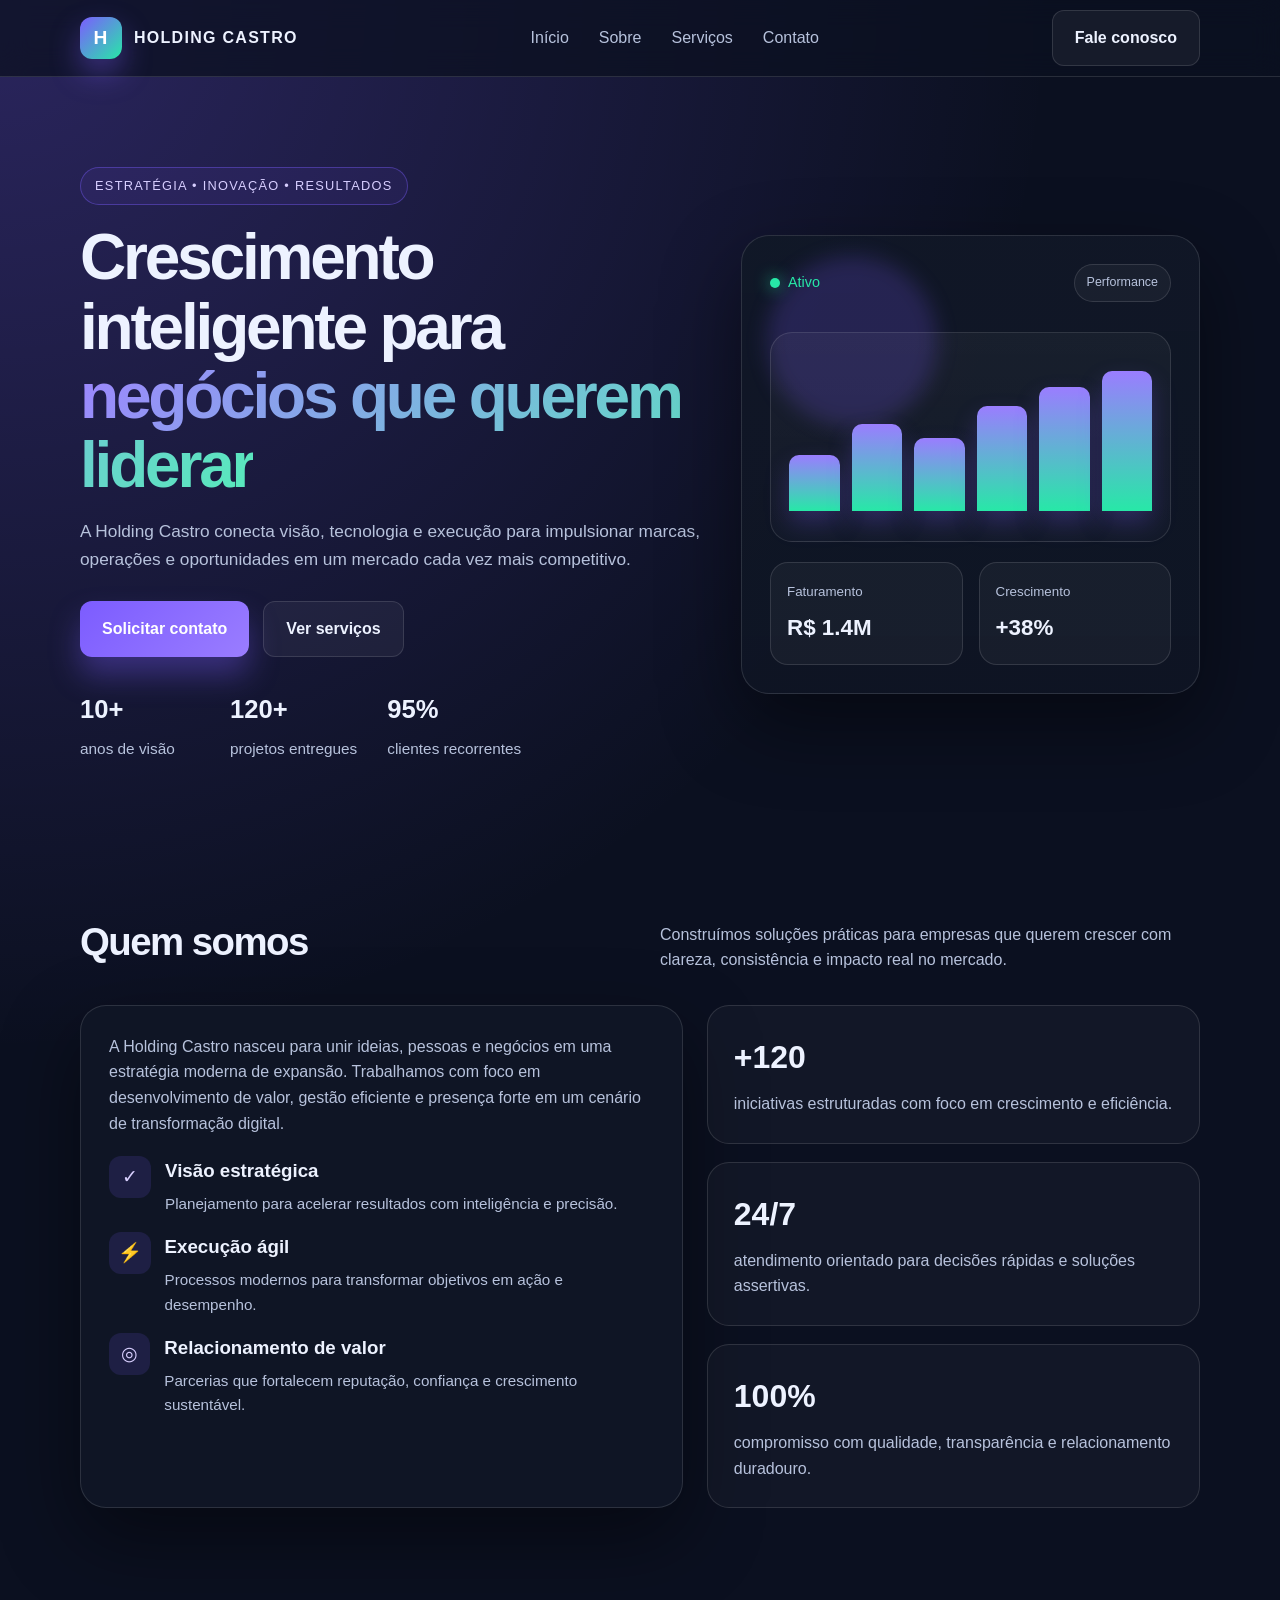
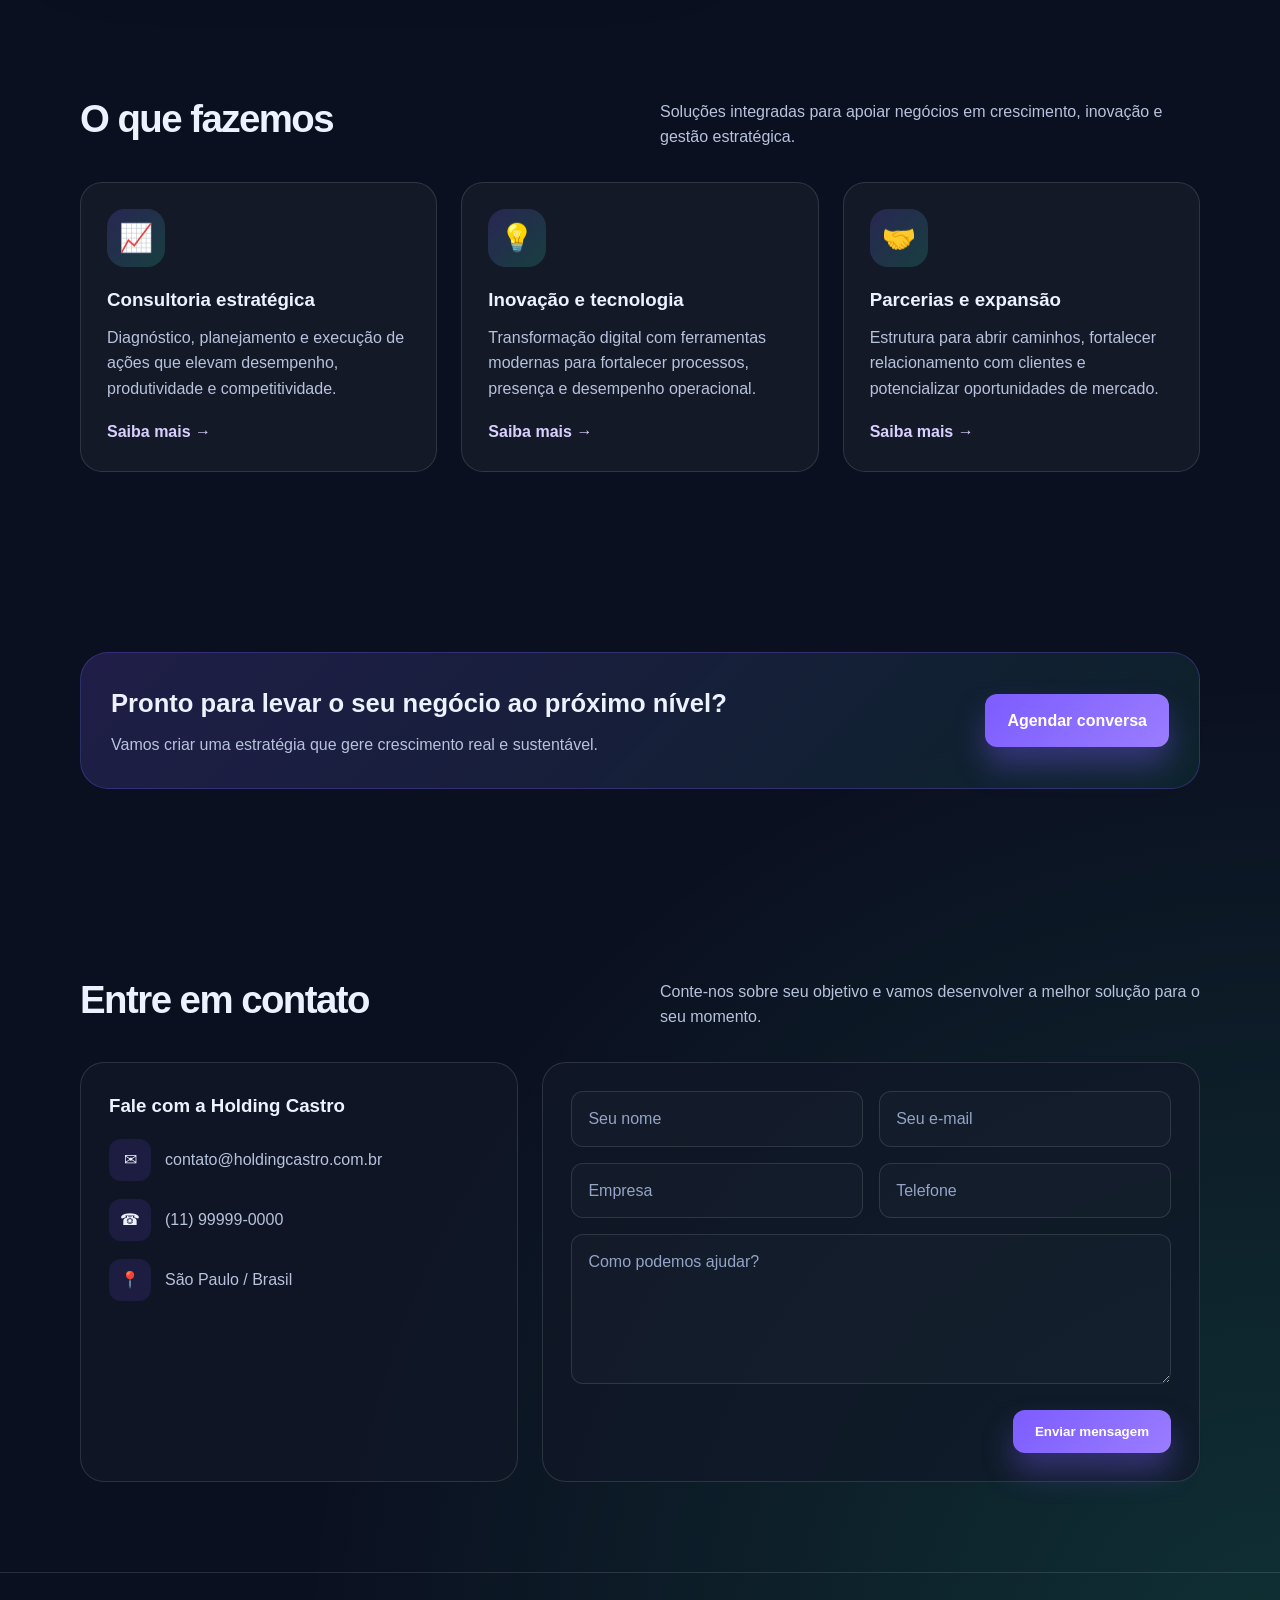
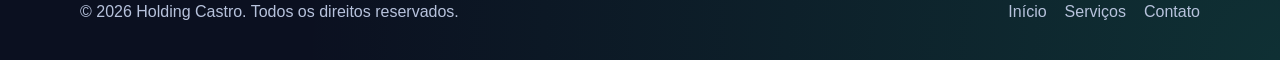
==== HOLDING CASTRO/index.html @ 4e69e29e "Primeiro commit do site" ====
<!DOCTYPE html>
<html lang="pt-BR">
  <head>
    <meta charset="UTF-8" />
    <meta name="viewport" content="width=device-width, initial-scale=1.0" />
    <meta
      name="description"
      content="Holding Castro — soluções estratégicas, tecnologia e crescimento para negócios modernos."
    />
    <title>Holding Castro | Soluções estratégicas</title>
    <link rel="stylesheet" href="styles.css" />
  </head>
  <body>
    <header>
      <div class="container navbar">
        <a href="#home" class="brand" aria-label="Página inicial da Holding Castro">
          <span class="brand-mark">H</span>
          <span>Holding Castro</span>
        </a>

        <nav class="nav-links" aria-label="Menu principal">
          <a href="#home">Início</a>
          <a href="#sobre">Sobre</a>
          <a href="#servicos">Serviços</a>
          <a href="#contato">Contato</a>
        </nav>

        <div class="nav-actions">
          <a href="#contato" class="btn btn-secondary">Fale conosco</a>
          <button class="menu-toggle" aria-label="Abrir menu">☰</button>
        </div>
      </div>
    </header>

    <main>
      <section id="home" class="hero">
        <div class="container hero-grid">
          <div class="hero-copy">
            <span class="eyebrow">Estratégia • Inovação • Resultados</span>
            <h1>
              Crescimento inteligente para<br />
              <span class="highlight">negócios que querem liderar</span>
            </h1>
            <p>
              A Holding Castro conecta visão, tecnologia e execução para
              impulsionar marcas, operações e oportunidades em um mercado cada
              vez mais competitivo.
            </p>

            <div class="hero-actions">
              <a href="#contato" class="btn btn-primary">Solicitar contato</a>
              <a href="#servicos" class="btn btn-secondary">Ver serviços</a>
            </div>

            <div class="hero-metrics" aria-label="Estatísticas da Holding Castro">
              <div class="metric">
                <strong>10+</strong>
                <span>anos de visão</span>
              </div>
              <div class="metric">
                <strong>120+</strong>
                <span>projetos entregues</span>
              </div>
              <div class="metric">
                <strong>95%</strong>
                <span>clientes recorrentes</span>
              </div>
            </div>
          </div>

          <div class="hero-visual" aria-label="Dashboard visual ilustrativo">
            <div class="card-showcase">
              <div class="card-header">
                <div class="status">
                  <span class="status-dot"></span>
                  <span>Ativo</span>
                </div>
                <span class="mini-chip">Performance</span>
              </div>

              <div class="dashboard">
                <div class="chart-box">
                  <div class="chart-bars" aria-hidden="true">
                    <span class="bar-1"></span>
                    <span class="bar-2"></span>
                    <span class="bar-3"></span>
                    <span class="bar-4"></span>
                    <span class="bar-5"></span>
                    <span class="bar-6"></span>
                  </div>
                </div>

                <div class="grid-cards">
                  <div class="info-card">
                    <small>Faturamento</small>
                    <strong>R$ 1.4M</strong>
                  </div>
                  <div class="info-card">
                    <small>Crescimento</small>
                    <strong>+38%</strong>
                  </div>
                </div>
              </div>
            </div>
          </div>
        </div>
      </section>

      <section id="sobre">
        <div class="container">
          <div class="section-head">
            <h2>Quem somos</h2>
            <p>
              Construímos soluções práticas para empresas que querem crescer com
              clareza, consistência e impacto real no mercado.
            </p>
          </div>

          <div class="about-grid">
            <div class="about-panel">
              <p>
                A Holding Castro nasceu para unir ideias, pessoas e negócios em
                uma estratégia moderna de expansão. Trabalhamos com foco em
                desenvolvimento de valor, gestão eficiente e presença forte em um
                cenário de transformação digital.
              </p>

              <div class="feature-list">
                <div class="feature-item">
                  <div class="feature-icon">✓</div>
                  <div>
                    <h3>Visão estratégica</h3>
                    <p>Planejamento para acelerar resultados com inteligência e precisão.</p>
                  </div>
                </div>

                <div class="feature-item">
                  <div class="feature-icon">⚡</div>
                  <div>
                    <h3>Execução ágil</h3>
                    <p>Processos modernos para transformar objetivos em ação e desempenho.</p>
                  </div>
                </div>

                <div class="feature-item">
                  <div class="feature-icon">◎</div>
                  <div>
                    <h3>Relacionamento de valor</h3>
                    <p>Parcerias que fortalecem reputação, confiança e crescimento sustentável.</p>
                  </div>
                </div>
              </div>
            </div>

            <div class="about-stack">
              <div class="stack-card">
                <strong>+120</strong>
                <span>iniciativas estruturadas com foco em crescimento e eficiência.</span>
              </div>
              <div class="stack-card">
                <strong>24/7</strong>
                <span>atendimento orientado para decisões rápidas e soluções assertivas.</span>
              </div>
              <div class="stack-card">
                <strong>100%</strong>
                <span>compromisso com qualidade, transparência e relacionamento duradouro.</span>
              </div>
            </div>
          </div>
        </div>
      </section>

      <section id="servicos">
        <div class="container">
          <div class="section-head">
            <h2>O que fazemos</h2>
            <p>
              Soluções integradas para apoiar negócios em crescimento, inovação e
              gestão estratégica.
            </p>
          </div>

          <div class="services-grid">
            <article class="service-card">
              <div class="service-icon">📈</div>
              <h3>Consultoria estratégica</h3>
              <p>
                Diagnóstico, planejamento e execução de ações que elevam desempenho,
                produtividade e competitividade.
              </p>
              <a href="#contato">Saiba mais →</a>
            </article>

            <article class="service-card">
              <div class="service-icon">💡</div>
              <h3>Inovação e tecnologia</h3>
              <p>
                Transformação digital com ferramentas modernas para fortalecer processos,
                presença e desempenho operacional.
              </p>
              <a href="#contato">Saiba mais →</a>
            </article>

            <article class="service-card">
              <div class="service-icon">🤝</div>
              <h3>Parcerias e expansão</h3>
              <p>
                Estrutura para abrir caminhos, fortalecer relacionamento com clientes e
                potencializar oportunidades de mercado.
              </p>
              <a href="#contato">Saiba mais →</a>
            </article>
          </div>
        </div>
      </section>

      <section>
        <div class="container">
          <div class="cta-banner">
            <div>
              <h3>Pronto para levar o seu negócio ao próximo nível?</h3>
              <p>Vamos criar uma estratégia que gere crescimento real e sustentável.</p>
            </div>
            <a href="#contato" class="btn btn-primary">Agendar conversa</a>
          </div>
        </div>
      </section>

      <section id="contato">
        <div class="container">
          <div class="section-head">
            <h2>Entre em contato</h2>
            <p>
              Conte-nos sobre seu objetivo e vamos desenvolver a melhor solução para o seu momento.
            </p>
          </div>

          <div class="contact-grid">
            <div class="contact-card">
              <h3>Fale com a Holding Castro</h3>
              <div class="contact-list">
                <div class="contact-item">
                  <div class="icon">✉</div>
                  <span>contato@holdingcastro.com.br</span>
                </div>
                <div class="contact-item">
                  <div class="icon">☎</div>
                  <span>(11) 99999-0000</span>
                </div>
                <div class="contact-item">
                  <div class="icon">📍</div>
                  <span>São Paulo / Brasil</span>
                </div>
              </div>
            </div>

            <div class="contact-form">
              <form>
                <div class="form-row">
                  <input type="text" placeholder="Seu nome" aria-label="Seu nome" required />
                  <input type="email" placeholder="Seu e-mail" aria-label="Seu e-mail" required />
                </div>
                <div class="form-row">
                  <input type="text" placeholder="Empresa" aria-label="Empresa" />
                  <input type="tel" placeholder="Telefone" aria-label="Telefone" />
                </div>
                <textarea placeholder="Como podemos ajudar?" aria-label="Como podemos ajudar?" required></textarea>
                <div class="form-actions">
                  <button type="submit" class="btn btn-primary">Enviar mensagem</button>
                </div>
              </form>
            </div>
          </div>
        </div>
      </section>
    </main>

    <footer>
      <div class="container footer-row">
        <p>© <span id="year"></span> Holding Castro. Todos os direitos reservados.</p>
        <div class="footer-links">
          <a href="#home">Início</a>
          <a href="#servicos">Serviços</a>
          <a href="#contato">Contato</a>
        </div>
      </div>
    </footer>

    <script src="script.js" defer></script>
  </body>
</html>
---- HOLDING CASTRO/styles.css ----
:root {
  --bg: #0b1020;
  --bg-soft: #111a2d;
  --panel: rgba(17, 24, 39, 0.72);
  --panel-strong: #151f33;
  --card: rgba(255, 255, 255, 0.04);
  --text: #edf2ff;
  --muted: #b7c2dc;
  --primary: #7c5cff;
  --primary-strong: #9a7dff;
  --accent: #27e8a7;
  --border: rgba(255, 255, 255, 0.12);
  --shadow: 0 30px 80px rgba(0, 0, 0, 0.45);
}

* {
  box-sizing: border-box;
  margin: 0;
  padding: 0;
}

html {
  scroll-behavior: smooth;
}

body {
  font-family: "Segoe UI", Tahoma, Geneva, Verdana, sans-serif;
  background:
    radial-gradient(circle at top left, rgba(124, 92, 255, 0.28), transparent 30%),
    radial-gradient(circle at bottom right, rgba(39, 232, 167, 0.15), transparent 28%),
    var(--bg);
  color: var(--text);
  line-height: 1.6;
}

a {
  color: inherit;
  text-decoration: none;
}

img {
  max-width: 100%;
  display: block;
}

.container {
  width: min(1120px, calc(100% - 32px));
  margin: 0 auto;
}

header {
  position: sticky;
  top: 0;
  z-index: 20;
  backdrop-filter: blur(14px);
  background: rgba(11, 16, 32, 0.75);
  border-bottom: 1px solid var(--border);
}

.navbar {
  display: flex;
  align-items: center;
  justify-content: space-between;
  min-height: 76px;
}

.brand {
  display: flex;
  align-items: center;
  gap: 12px;
  font-weight: 700;
  letter-spacing: 0.08em;
  text-transform: uppercase;
}

.brand-mark {
  width: 42px;
  height: 42px;
  display: grid;
  place-items: center;
  border-radius: 12px;
  background: linear-gradient(135deg, var(--primary), var(--accent));
  color: white;
  font-size: 1.2rem;
  box-shadow: 0 14px 30px rgba(124, 92, 255, 0.4);
}

.nav-links {
  display: flex;
  align-items: center;
  gap: 30px;
  color: var(--muted);
}

.nav-links a {
  transition: color 0.2s ease;
}

.nav-links a:hover {
  color: var(--text);
}

.nav-actions {
  display: flex;
  align-items: center;
  gap: 14px;
}

.btn {
  display: inline-flex;
  align-items: center;
  justify-content: center;
  border: none;
  border-radius: 12px;
  padding: 14px 22px;
  font-weight: 700;
  cursor: pointer;
  transition: transform 0.2s ease, box-shadow 0.2s ease, background 0.2s ease;
}

.btn:hover {
  transform: translateY(-2px);
}

.btn-primary {
  background: linear-gradient(135deg, var(--primary), var(--primary-strong));
  color: white;
  box-shadow: 0 18px 30px rgba(124, 92, 255, 0.35);
}

.btn-secondary {
  background: rgba(255, 255, 255, 0.05);
  color: var(--text);
  border: 1px solid var(--border);
}

.menu-toggle {
  display: none;
  background: transparent;
  border: 1px solid var(--border);
  color: var(--text);
  width: 42px;
  height: 42px;
  border-radius: 10px;
  font-size: 1.2rem;
  cursor: pointer;
}

.hero {
  padding: 90px 0 60px;
}

.hero-grid {
  display: grid;
  grid-template-columns: 1.15fr 0.85fr;
  gap: 40px;
  align-items: center;
}

.eyebrow {
  display: inline-block;
  padding: 8px 14px;
  border: 1px solid rgba(124, 92, 255, 0.4);
  border-radius: 999px;
  background: rgba(124, 92, 255, 0.08);
  color: #d7ceff;
  font-size: 0.8rem;
  letter-spacing: 0.1em;
  text-transform: uppercase;
  margin-bottom: 18px;
}

h1 {
  font-size: clamp(2.5rem, 5vw, 5rem);
  line-height: 1.08;
  letter-spacing: -0.05em;
  margin-bottom: 18px;
}

h1 .highlight {
  background: linear-gradient(135deg, #9d85ff, #57ebbb);
  -webkit-background-clip: text;
  background-clip: text;
  color: transparent;
}

.hero-copy p {
  color: var(--muted);
  font-size: 1.08rem;
  max-width: 620px;
  margin-bottom: 28px;
}

.hero-actions {
  display: flex;
  flex-wrap: wrap;
  gap: 14px;
  margin-bottom: 32px;
}

.hero-metrics {
  display: flex;
  flex-wrap: wrap;
  gap: 30px;
}

.metric {
  min-width: 120px;
}

.metric strong {
  display: block;
  font-size: clamp(1.5rem, 2vw, 2rem);
  margin-bottom: 6px;
}

.metric span {
  color: var(--muted);
  font-size: 0.96rem;
}

.hero-visual {
  position: relative;
}

.card-showcase {
  position: relative;
  background: linear-gradient(180deg, rgba(17, 24, 39, 0.9), rgba(15, 21, 36, 0.95));
  border: 1px solid var(--border);
  border-radius: 28px;
  padding: 28px;
  box-shadow: var(--shadow);
}

.card-showcase::before {
  content: "";
  position: absolute;
  inset: 20px auto auto 25px;
  width: 170px;
  height: 170px;
  border-radius: 50%;
  background: rgba(124, 92, 255, 0.2);
  filter: blur(10px);
}

.card-header {
  display: flex;
  justify-content: space-between;
  align-items: center;
  margin-bottom: 30px;
  position: relative;
  z-index: 1;
}

.status {
  display: inline-flex;
  align-items: center;
  gap: 8px;
  color: var(--accent);
  font-size: 0.9rem;
}

.status-dot {
  width: 10px;
  height: 10px;
  border-radius: 50%;
  background: var(--accent);
  box-shadow: 0 0 16px rgba(39, 232, 167, 0.8);
}

.mini-chip {
  padding: 8px 12px;
  border-radius: 999px;
  background: rgba(255, 255, 255, 0.04);
  border: 1px solid var(--border);
  color: var(--muted);
  font-size: 0.78rem;
}

.dashboard {
  position: relative;
  z-index: 1;
}

.chart-box {
  min-height: 210px;
  padding: 18px;
  border-radius: 22px;
  background: linear-gradient(180deg, rgba(255, 255, 255, 0.04), rgba(255, 255, 255, 0.02));
  border: 1px solid var(--border);
}

.chart-bars {
  height: 160px;
  display: flex;
  align-items: flex-end;
  gap: 12px;
  padding-top: 20px;
}

.chart-bars span {
  flex: 1;
  border-radius: 10px 10px 0 0;
  background: linear-gradient(180deg, var(--primary-strong), var(--accent));
  box-shadow: 0 12px 25px rgba(124, 92, 255, 0.25);
}

.bar-1 { height: 40%; }
.bar-2 { height: 62%; }
.bar-3 { height: 52%; }
.bar-4 { height: 75%; }
.bar-5 { height: 88%; }
.bar-6 { height: 100%; }

.grid-cards {
  display: grid;
  grid-template-columns: repeat(2, minmax(0, 1fr));
  gap: 16px;
  margin-top: 20px;
}

.info-card {
  padding: 18px 16px;
  border-radius: 18px;
  background: rgba(255, 255, 255, 0.04);
  border: 1px solid var(--border);
}

.info-card small {
  display: block;
  color: var(--muted);
  margin-bottom: 8px;
}

.info-card strong {
  font-size: 1.4rem;
}

section {
  padding: 90px 0;
}

.section-head {
  display: flex;
  justify-content: space-between;
  align-items: end;
  gap: 20px;
  margin-bottom: 32px;
}

.section-head h2 {
  font-size: clamp(2rem, 3vw, 3rem);
  letter-spacing: -0.04em;
}

.section-head p {
  color: var(--muted);
  max-width: 540px;
}

.about-grid,
.services-grid,
.contact-grid {
  display: grid;
  gap: 24px;
}

.about-grid {
  grid-template-columns: 1.1fr 0.9fr;
}

.about-panel {
  background: var(--panel);
  border: 1px solid var(--border);
  border-radius: 26px;
  padding: 28px;
  box-shadow: var(--shadow);
}

.about-panel p {
  color: var(--muted);
  margin-bottom: 20px;
}

.feature-list {
  display: grid;
  gap: 16px;
}

.feature-item {
  display: flex;
  gap: 14px;
  align-items: flex-start;
}

.feature-icon {
  width: 42px;
  height: 42px;
  border-radius: 12px;
  display: grid;
  place-items: center;
  background: rgba(124, 92, 255, 0.14);
  color: #d9d0ff;
  font-size: 1.2rem;
}

.feature-item h3 {
  margin-bottom: 6px;
}

.feature-item p {
  margin: 0;
  font-size: 0.95rem;
}

.about-stack {
  display: grid;
  gap: 18px;
}

.stack-card {
  padding: 26px;
  border-radius: 22px;
  background: rgba(255, 255, 255, 0.03);
  border: 1px solid var(--border);
}

.stack-card strong {
  display: block;
  font-size: 2rem;
  margin-bottom: 8px;
}

.stack-card span {
  color: var(--muted);
}

.services-grid {
  grid-template-columns: repeat(3, minmax(0, 1fr));
}

.service-card {
  background: var(--card);
  border: 1px solid var(--border);
  border-radius: 22px;
  padding: 26px;
  transition: transform 0.2s ease, border-color 0.2s ease;
}

.service-card:hover {
  transform: translateY(-6px);
  border-color: rgba(124, 92, 255, 0.5);
}

.service-icon {
  width: 58px;
  height: 58px;
  margin-bottom: 18px;
  display: grid;
  place-items: center;
  border-radius: 18px;
  background: linear-gradient(135deg, rgba(124, 92, 255, 0.2), rgba(39, 232, 167, 0.18));
  font-size: 1.7rem;
}

.service-card h3 {
  margin-bottom: 10px;
}

.service-card p {
  color: var(--muted);
  margin-bottom: 18px;
}

.service-card a {
  color: #d9d0ff;
  font-weight: 600;
}

.cta-banner {
  padding: 30px;
  border-radius: 28px;
  background: linear-gradient(135deg, rgba(124, 92, 255, 0.18), rgba(39, 232, 167, 0.08));
  border: 1px solid rgba(124, 92, 255, 0.28);
  display: flex;
  align-items: center;
  justify-content: space-between;
  gap: 24px;
}

.cta-banner h3 {
  font-size: clamp(1.6rem, 2vw, 2.4rem);
  margin-bottom: 8px;
}

.cta-banner p {
  color: var(--muted);
}

.contact-grid {
  grid-template-columns: 0.8fr 1.2fr;
}

.contact-card,
.contact-form {
  background: var(--panel);
  border: 1px solid var(--border);
  border-radius: 24px;
  padding: 28px;
}

.contact-list {
  display: grid;
  gap: 18px;
  margin-top: 18px;
}

.contact-item {
  display: flex;
  align-items: center;
  gap: 14px;
  color: var(--muted);
}

.contact-item .icon {
  width: 42px;
  height: 42px;
  border-radius: 12px;
  display: grid;
  place-items: center;
  background: rgba(124, 92, 255, 0.12);
  color: var(--text);
}

.form-row {
  display: grid;
  grid-template-columns: repeat(2, minmax(0, 1fr));
  gap: 16px;
  margin-bottom: 16px;
}

form input,
form textarea {
  width: 100%;
  padding: 14px 16px;
  border: 1px solid var(--border);
  border-radius: 12px;
  background: rgba(255, 255, 255, 0.02);
  color: var(--text);
  font: inherit;
}

form input::placeholder,
form textarea::placeholder {
  color: #94a4c7;
}

form textarea {
  min-height: 150px;
  resize: vertical;
}

.form-actions {
  display: flex;
  justify-content: flex-end;
  margin-top: 18px;
}

footer {
  border-top: 1px solid var(--border);
  padding: 26px 0 36px;
  color: var(--muted);
}

.footer-row {
  display: flex;
  justify-content: space-between;
  align-items: center;
  gap: 18px;
}

.footer-links {
  display: flex;
  gap: 18px;
}

@media (max-width: 900px) {
  .hero-grid,
  .about-grid,
  .contact-grid {
    grid-template-columns: 1fr;
  }

  .services-grid {
    grid-template-columns: 1fr;
  }

  .section-head,
  .cta-banner,
  .footer-row {
    flex-direction: column;
    align-items: flex-start;
  }
}

@media (max-width: 760px) {
  .menu-toggle {
    display: inline-grid;
    place-items: center;
  }

  .nav-links {
    position: absolute;
    left: 16px;
    right: 16px;
    top: 76px;
    display: none;
    flex-direction: column;
    background: rgba(11, 16, 32, 0.96);
    border: 1px solid var(--border);
    border-radius: 18px;
    padding: 18px 14px;
    box-shadow: var(--shadow);
  }

  .nav-links.open {
    display: flex;
  }

  .nav-actions .btn-secondary {
    display: none;
  }

  .hero {
    padding-top: 60px;
  }

  .hero-actions {
    flex-direction: column;
    align-items: stretch;
  }

  .btn {
    width: 100%;
  }

  .form-row {
    grid-template-columns: 1fr;
  }
}
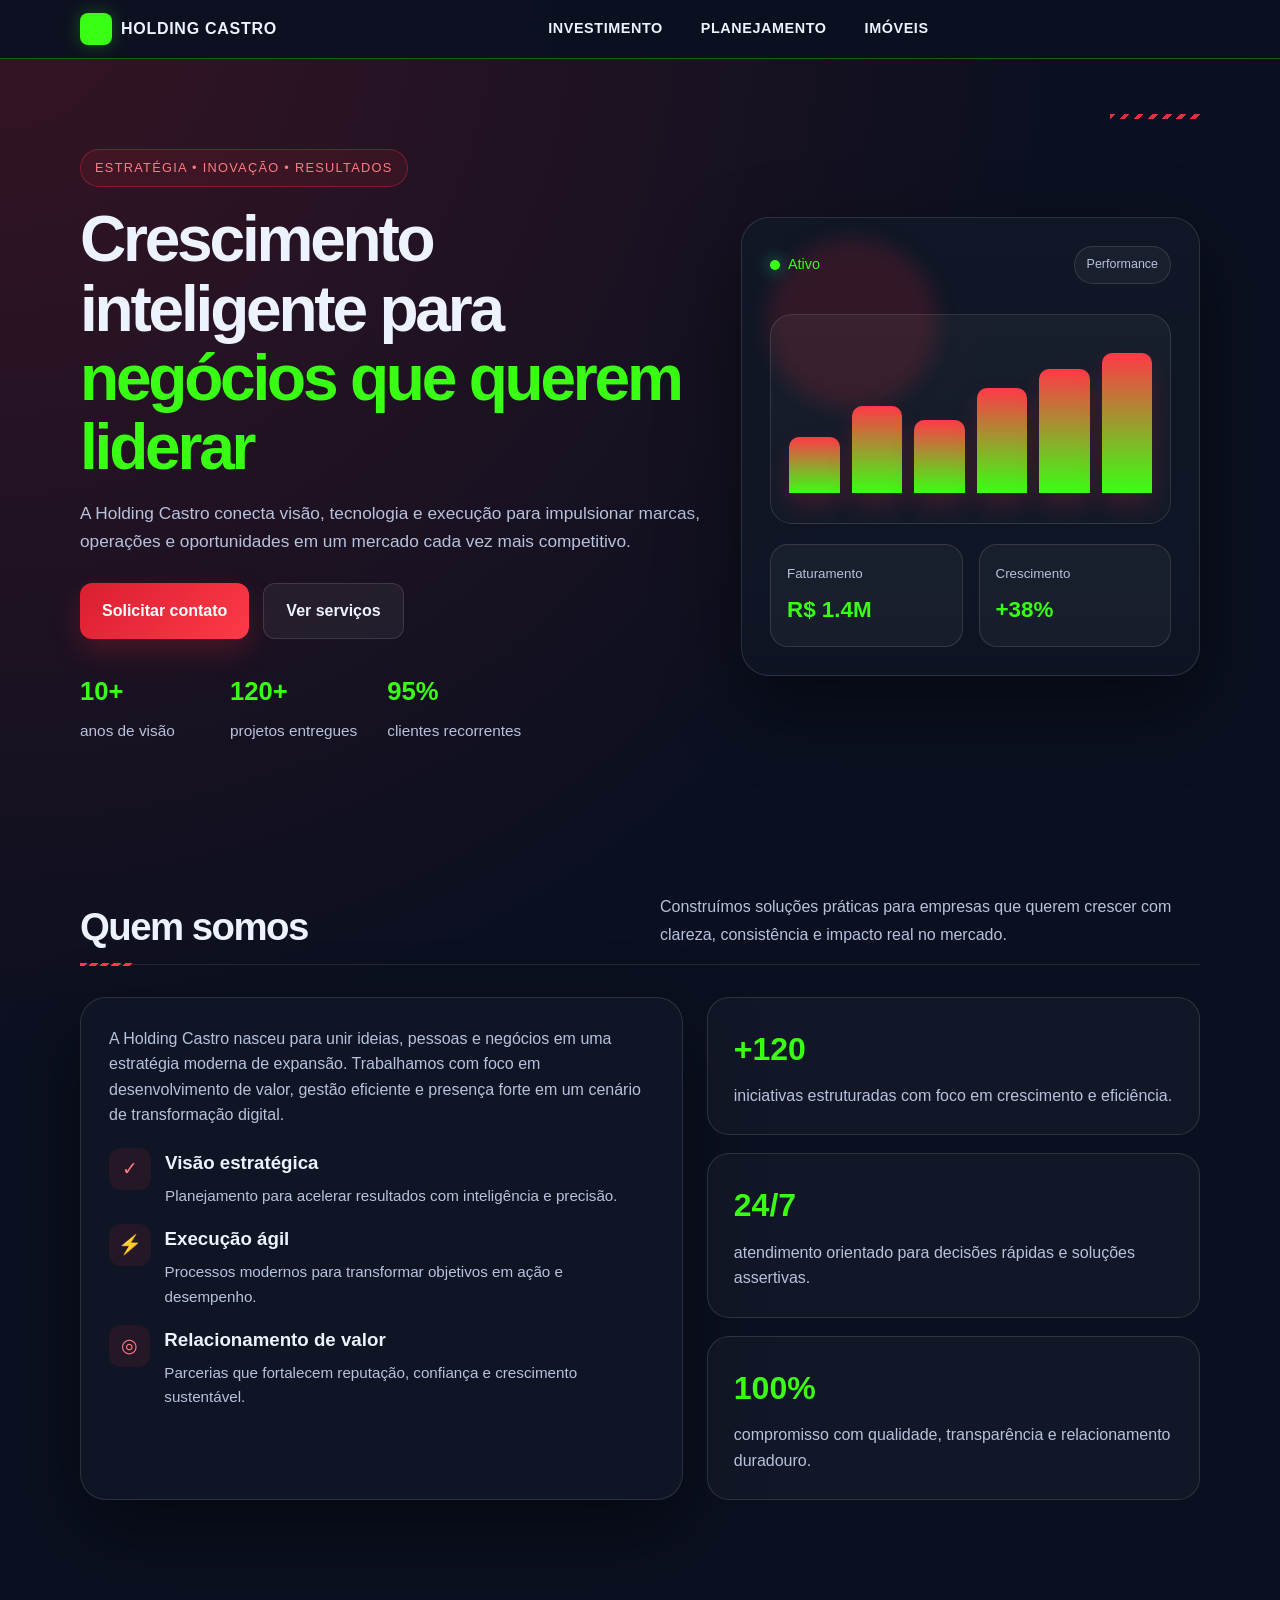
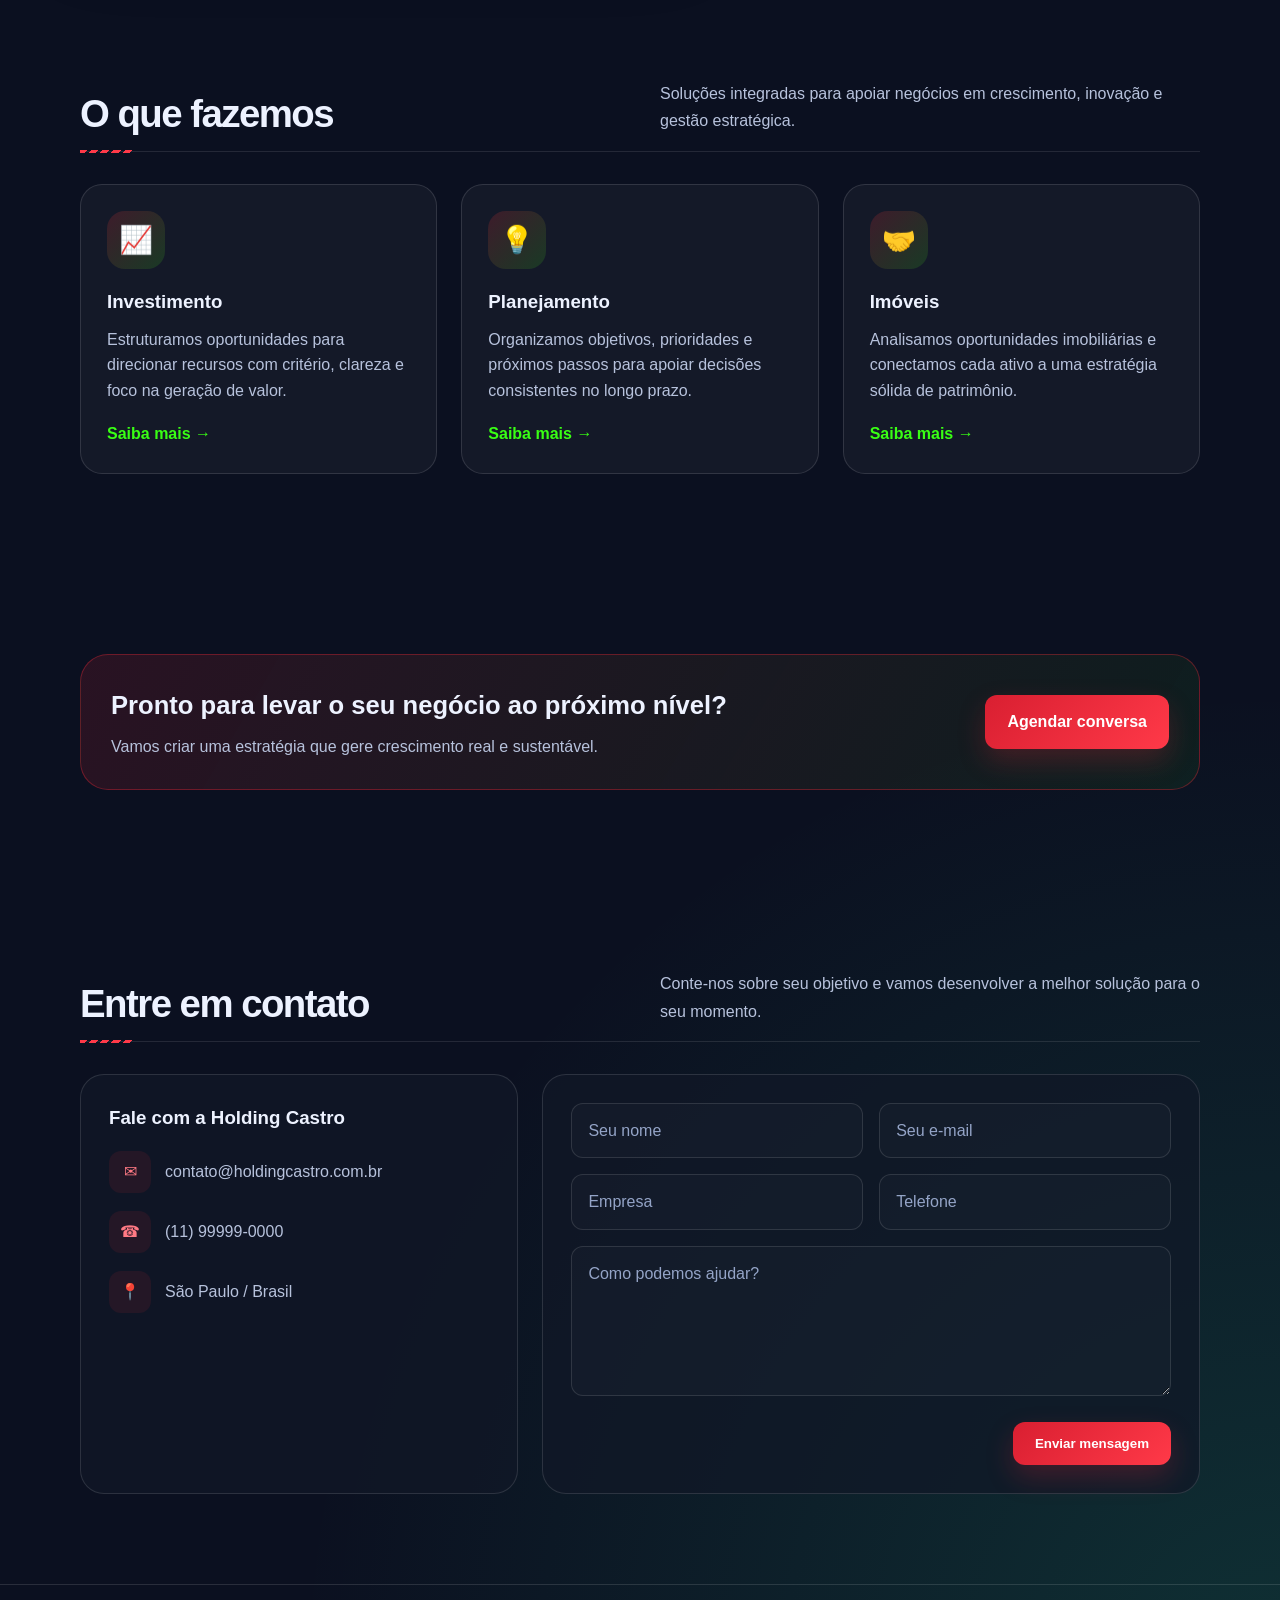
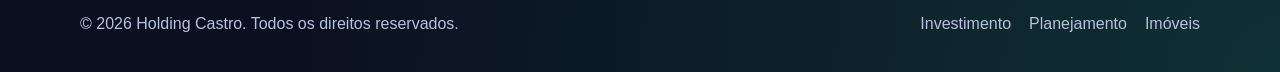
==== commit c62207e7: "atualiza visual e workflow do site" ====
--- a/HOLDING CASTRO/index.html
+++ b/HOLDING CASTRO/index.html
@@ -19,10 +19,9 @@
         </a>
 
         <nav class="nav-links" aria-label="Menu principal">
-          <a href="#home">Início</a>
-          <a href="#sobre">Sobre</a>
-          <a href="#servicos">Serviços</a>
-          <a href="#contato">Contato</a>
+          <a href="#investimento">Investimento</a>
+          <a href="#planejamento">Planejamento</a>
+          <a href="#imoveis">Imóveis</a>
         </nav>
 
         <div class="nav-actions">
@@ -181,32 +180,32 @@
           </div>
 
           <div class="services-grid">
-            <article class="service-card">
+            <article class="service-card" id="investimento">
               <div class="service-icon">📈</div>
-              <h3>Consultoria estratégica</h3>
-              <p>
-                Diagnóstico, planejamento e execução de ações que elevam desempenho,
-                produtividade e competitividade.
+              <h3>Investimento</h3>
+              <p>
+                Estruturamos oportunidades para direcionar recursos com critério,
+                clareza e foco na geração de valor.
               </p>
               <a href="#contato">Saiba mais →</a>
             </article>
 
-            <article class="service-card">
+            <article class="service-card" id="planejamento">
               <div class="service-icon">💡</div>
-              <h3>Inovação e tecnologia</h3>
-              <p>
-                Transformação digital com ferramentas modernas para fortalecer processos,
-                presença e desempenho operacional.
+              <h3>Planejamento</h3>
+              <p>
+                Organizamos objetivos, prioridades e próximos passos para apoiar
+                decisões consistentes no longo prazo.
               </p>
               <a href="#contato">Saiba mais →</a>
             </article>
 
-            <article class="service-card">
+            <article class="service-card" id="imoveis">
               <div class="service-icon">🤝</div>
-              <h3>Parcerias e expansão</h3>
-              <p>
-                Estrutura para abrir caminhos, fortalecer relacionamento com clientes e
-                potencializar oportunidades de mercado.
+              <h3>Imóveis</h3>
+              <p>
+                Analisamos oportunidades imobiliárias e conectamos cada ativo a uma
+                estratégia sólida de patrimônio.
               </p>
               <a href="#contato">Saiba mais →</a>
             </article>
@@ -279,9 +278,9 @@
       <div class="container footer-row">
         <p>© <span id="year"></span> Holding Castro. Todos os direitos reservados.</p>
         <div class="footer-links">
-          <a href="#home">Início</a>
-          <a href="#servicos">Serviços</a>
-          <a href="#contato">Contato</a>
+          <a href="#investimento">Investimento</a>
+          <a href="#planejamento">Planejamento</a>
+          <a href="#imoveis">Imóveis</a>
         </div>
       </div>
     </footer>
--- a/HOLDING CASTRO/styles.css
+++ b/HOLDING CASTRO/styles.css
@@ -6,9 +6,9 @@
   --card: rgba(255, 255, 255, 0.04);
   --text: #edf2ff;
   --muted: #b7c2dc;
-  --primary: #7c5cff;
-  --primary-strong: #9a7dff;
-  --accent: #27e8a7;
+  --primary: #e32636;
+  --primary-strong: #ff3948;
+  --accent: #39ff14;
   --border: rgba(255, 255, 255, 0.12);
   --shadow: 0 30px 80px rgba(0, 0, 0, 0.45);
 }
@@ -24,9 +24,9 @@
 }
 
 body {
-  font-family: "Segoe UI", Tahoma, Geneva, Verdana, sans-serif;
+  font-family: "FerrariSans", "Segoe UI", Tahoma, Geneva, Verdana, sans-serif;
   background:
-    radial-gradient(circle at top left, rgba(124, 92, 255, 0.28), transparent 30%),
+    radial-gradient(circle at top left, rgba(227, 38, 54, 0.2), transparent 30%),
     radial-gradient(circle at bottom right, rgba(39, 232, 167, 0.15), transparent 28%),
     var(--bg);
   color: var(--text);
@@ -82,7 +82,7 @@
   background: linear-gradient(135deg, var(--primary), var(--accent));
   color: white;
   font-size: 1.2rem;
-  box-shadow: 0 14px 30px rgba(124, 92, 255, 0.4);
+  box-shadow: 0 14px 30px rgba(227, 38, 54, 0.32);
 }
 
 .nav-links {
@@ -125,7 +125,7 @@
 .btn-primary {
   background: linear-gradient(135deg, var(--primary), var(--primary-strong));
   color: white;
-  box-shadow: 0 18px 30px rgba(124, 92, 255, 0.35);
+  box-shadow: 0 18px 30px rgba(227, 38, 54, 0.3);
 }
 
 .btn-secondary {
@@ -160,10 +160,10 @@
 .eyebrow {
   display: inline-block;
   padding: 8px 14px;
-  border: 1px solid rgba(124, 92, 255, 0.4);
+  border: 1px solid rgba(227, 38, 54, 0.4);
   border-radius: 999px;
-  background: rgba(124, 92, 255, 0.08);
-  color: #d7ceff;
+  background: rgba(227, 38, 54, 0.08);
+  color: #ffb5bb;
   font-size: 0.8rem;
   letter-spacing: 0.1em;
   text-transform: uppercase;
@@ -178,7 +178,7 @@
 }
 
 h1 .highlight {
-  background: linear-gradient(135deg, #9d85ff, #57ebbb);
+  background: linear-gradient(135deg, var(--accent), #b4ff9f);
   -webkit-background-clip: text;
   background-clip: text;
   color: transparent;
@@ -239,7 +239,7 @@
   width: 170px;
   height: 170px;
   border-radius: 50%;
-  background: rgba(124, 92, 255, 0.2);
+  background: rgba(227, 38, 54, 0.16);
   filter: blur(10px);
 }
 
@@ -302,7 +302,7 @@
   flex: 1;
   border-radius: 10px 10px 0 0;
   background: linear-gradient(180deg, var(--primary-strong), var(--accent));
-  box-shadow: 0 12px 25px rgba(124, 92, 255, 0.25);
+  box-shadow: 0 12px 25px rgba(227, 38, 54, 0.2);
 }
 
 .bar-1 { height: 40%; }
@@ -399,8 +399,8 @@
   border-radius: 12px;
   display: grid;
   place-items: center;
-  background: rgba(124, 92, 255, 0.14);
-  color: #d9d0ff;
+  background: rgba(227, 38, 54, 0.14);
+  color: #ffb5bb;
   font-size: 1.2rem;
 }
 
@@ -449,7 +449,7 @@
 
 .service-card:hover {
   transform: translateY(-6px);
-  border-color: rgba(124, 92, 255, 0.5);
+  border-color: rgba(227, 38, 54, 0.5);
 }
 
 .service-icon {
@@ -459,7 +459,7 @@
   display: grid;
   place-items: center;
   border-radius: 18px;
-  background: linear-gradient(135deg, rgba(124, 92, 255, 0.2), rgba(39, 232, 167, 0.18));
+  background: linear-gradient(135deg, rgba(227, 38, 54, 0.2), rgba(57, 255, 20, 0.14));
   font-size: 1.7rem;
 }
 
@@ -473,15 +473,15 @@
 }
 
 .service-card a {
-  color: #d9d0ff;
+  color: #ffb5bb;
   font-weight: 600;
 }
 
 .cta-banner {
   padding: 30px;
   border-radius: 28px;
-  background: linear-gradient(135deg, rgba(124, 92, 255, 0.18), rgba(39, 232, 167, 0.08));
-  border: 1px solid rgba(124, 92, 255, 0.28);
+  background: linear-gradient(135deg, rgba(227, 38, 54, 0.14), rgba(57, 255, 20, 0.06));
+  border: 1px solid rgba(227, 38, 54, 0.3);
   display: flex;
   align-items: center;
   justify-content: space-between;
@@ -528,7 +528,7 @@
   border-radius: 12px;
   display: grid;
   place-items: center;
-  background: rgba(124, 92, 255, 0.12);
+  background: rgba(227, 38, 54, 0.12);
   color: var(--text);
 }
 
@@ -648,3 +648,167 @@
     grid-template-columns: 1fr;
   }
 }
+
+/* Identidade visual Castro */
+header {
+  background: rgba(11, 16, 32, 0.94);
+  border-bottom: 1px solid rgba(57, 255, 20, 0.32);
+}
+
+.navbar {
+  min-height: 58px;
+}
+
+.brand {
+  gap: 9px;
+  letter-spacing: 0.045em;
+}
+
+.brand-mark {
+  width: 32px;
+  height: 32px;
+  border-radius: 8px;
+  background: var(--accent);
+  color: #071006;
+  box-shadow: 0 0 18px rgba(57, 255, 20, 0.28);
+}
+
+.nav-links {
+  gap: clamp(18px, 3vw, 38px);
+  color: var(--text);
+  font-size: 0.9rem;
+  font-weight: 600;
+  letter-spacing: 0.04em;
+  text-transform: uppercase;
+}
+
+.nav-links a:hover,
+.nav-links a:focus-visible {
+  color: var(--accent);
+}
+
+.nav-actions .btn-secondary {
+  display: none;
+}
+
+.hero {
+  position: relative;
+  overflow: hidden;
+}
+
+.hero::after {
+  content: "";
+  position: absolute;
+  top: 55px;
+  right: max(4vw, calc((100vw - 1120px) / 2));
+  width: 90px;
+  height: 5px;
+  background: repeating-linear-gradient(135deg, #ff3948 0 4px, transparent 4px 10px);
+  opacity: 0.85;
+}
+
+.brand-mark,
+.metric strong,
+.stack-card strong,
+.info-card strong,
+.highlight,
+.status {
+  color: var(--accent);
+}
+
+h1 .highlight {
+  background: none;
+  -webkit-text-fill-color: var(--accent);
+}
+
+.eyebrow,
+.feature-icon,
+.contact-item .icon {
+  border-color: rgba(227, 38, 54, 0.42);
+  background-color: rgba(227, 38, 54, 0.1);
+  color: #ff7a84;
+}
+
+.section-head {
+  display: grid;
+  grid-template-columns: minmax(220px, 0.8fr) minmax(280px, 1.2fr);
+  align-items: end;
+  padding-bottom: 16px;
+  border-bottom: 1px solid rgba(255, 255, 255, 0.1);
+  position: relative;
+}
+
+.section-head::after {
+  content: "";
+  position: absolute;
+  bottom: -2px;
+  left: 0;
+  width: 54px;
+  height: 3px;
+  background: repeating-linear-gradient(135deg, #ff3948 0 3px, #ff3948 3px 5px, transparent 5px 8px);
+}
+
+.section-head h2 {
+  line-height: 1.12;
+}
+
+.section-head p {
+  justify-self: end;
+  width: min(100%, 540px);
+  line-height: 1.7;
+}
+
+.feature-item,
+.service-card,
+.contact-item {
+  text-align: left;
+}
+
+.service-card {
+  scroll-margin-top: 82px;
+  display: flex;
+  flex-direction: column;
+  align-items: flex-start;
+}
+
+.service-card p {
+  flex: 1;
+}
+
+.service-card a {
+  color: var(--accent);
+}
+
+.service-card:hover {
+  border-color: rgba(57, 255, 20, 0.5);
+}
+
+.btn-primary {
+  background: linear-gradient(135deg, #d91f31, #ff3948);
+  box-shadow: 0 12px 28px rgba(227, 38, 54, 0.24);
+}
+
+.cta-banner {
+  background: linear-gradient(120deg, rgba(227, 38, 54, 0.14), rgba(57, 255, 20, 0.06));
+  border-color: rgba(227, 38, 54, 0.38);
+}
+
+@media (max-width: 760px) {
+  .navbar {
+    min-height: 58px;
+  }
+
+  .nav-links {
+    top: 58px;
+  }
+
+  .section-head {
+    grid-template-columns: 1fr;
+    align-items: start;
+    gap: 10px;
+  }
+
+  .section-head p {
+    justify-self: start;
+  }
+}
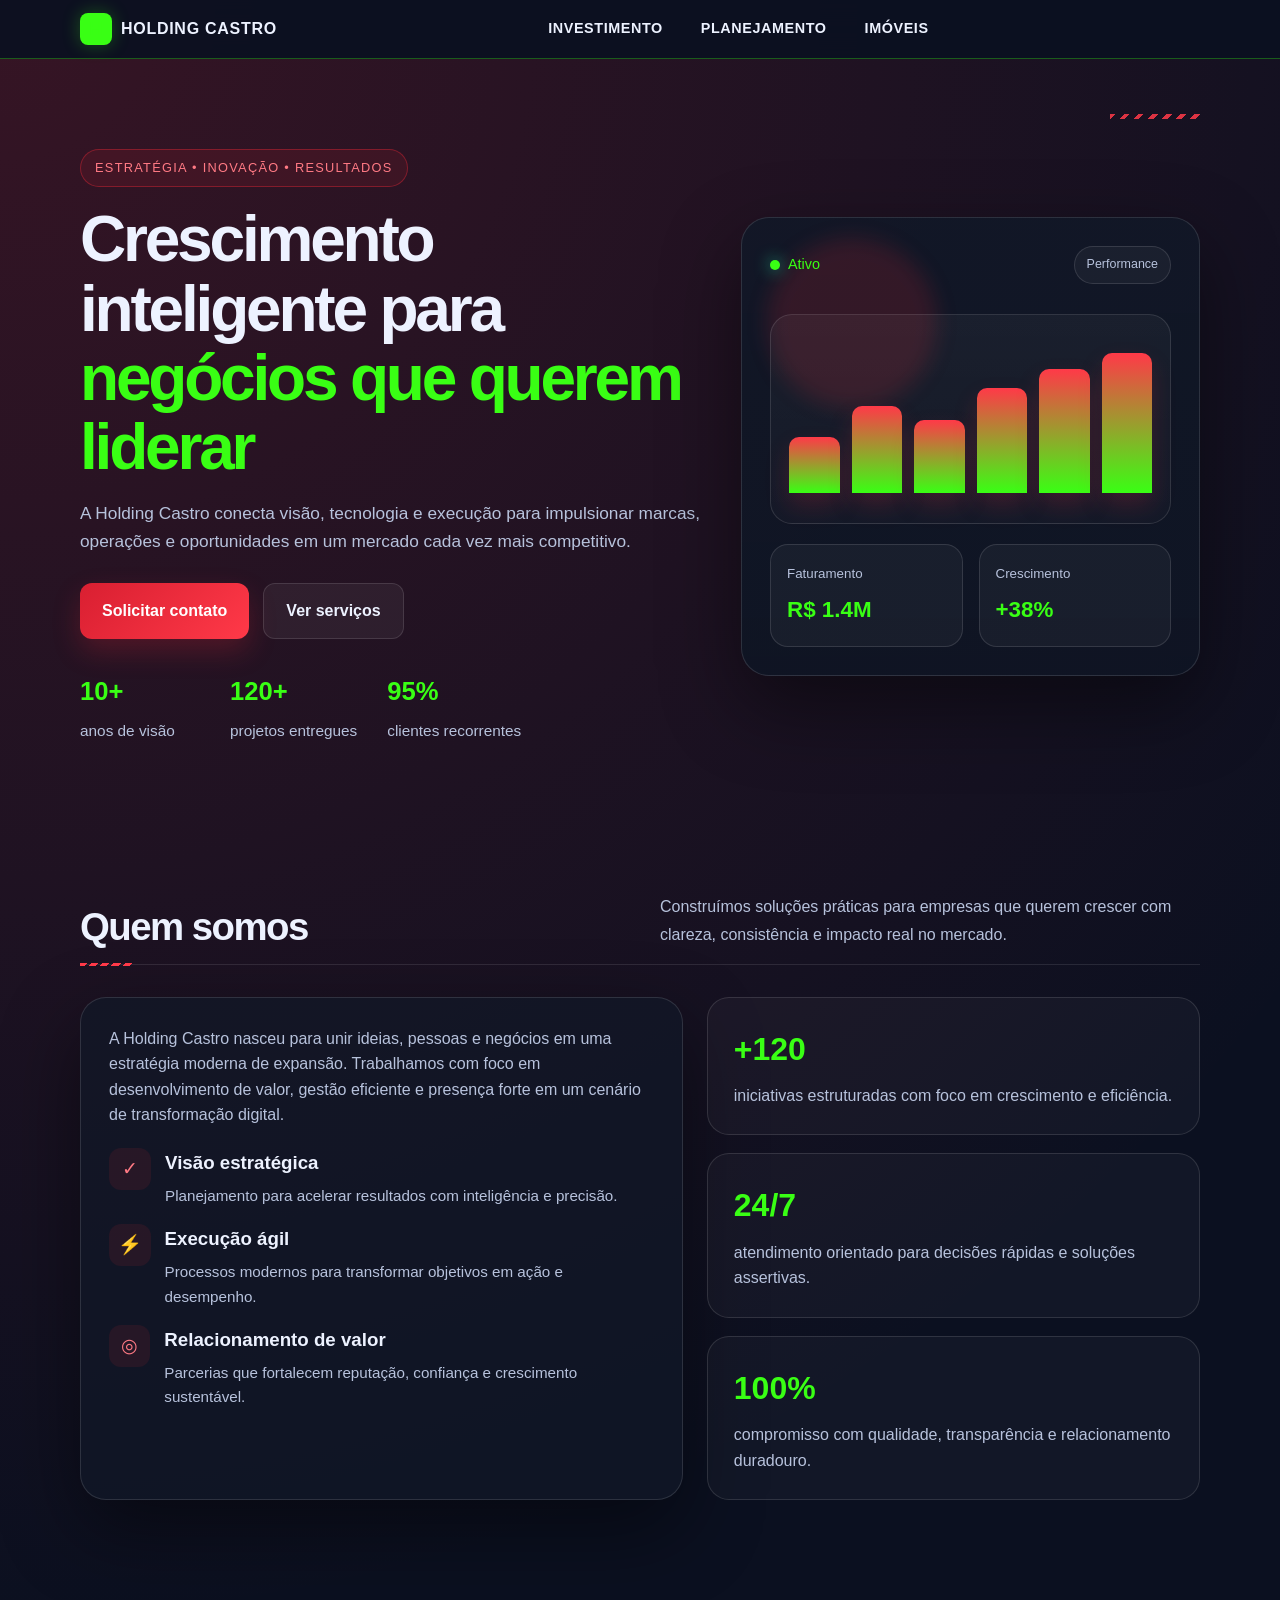
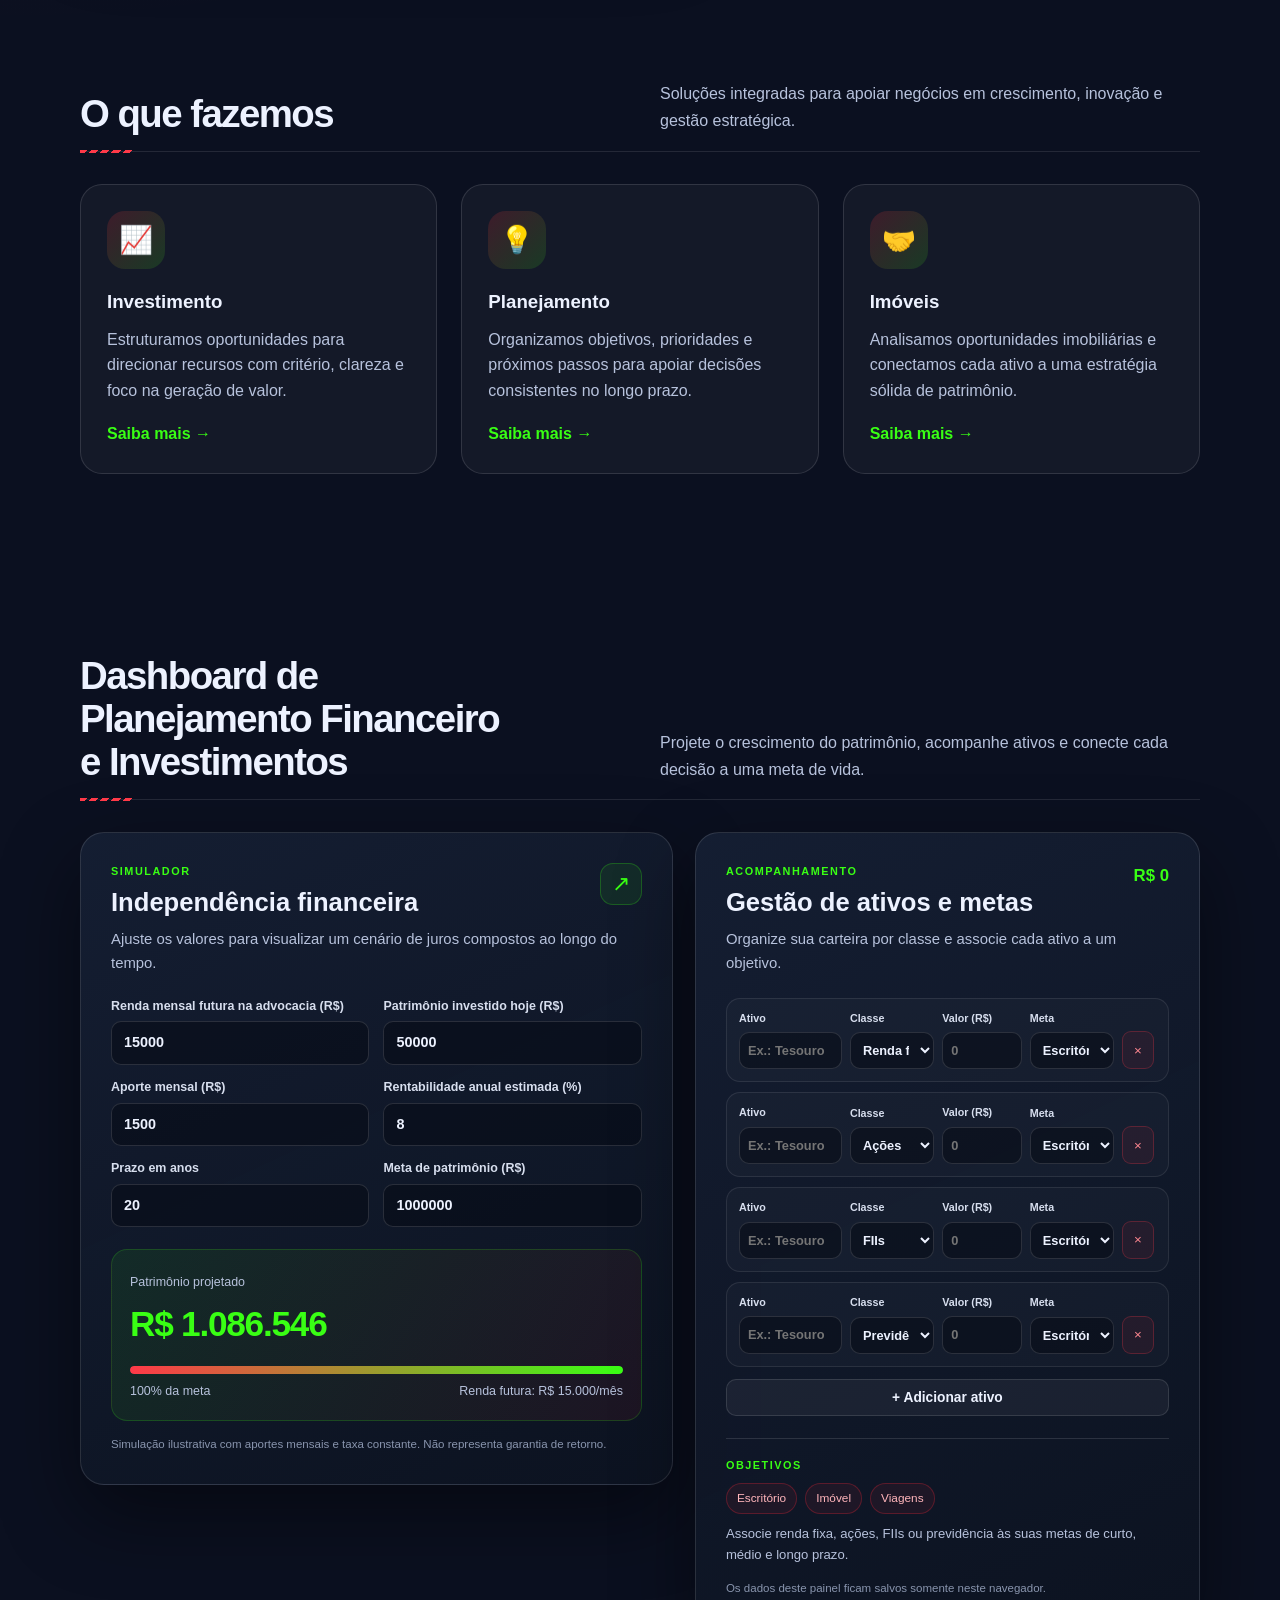
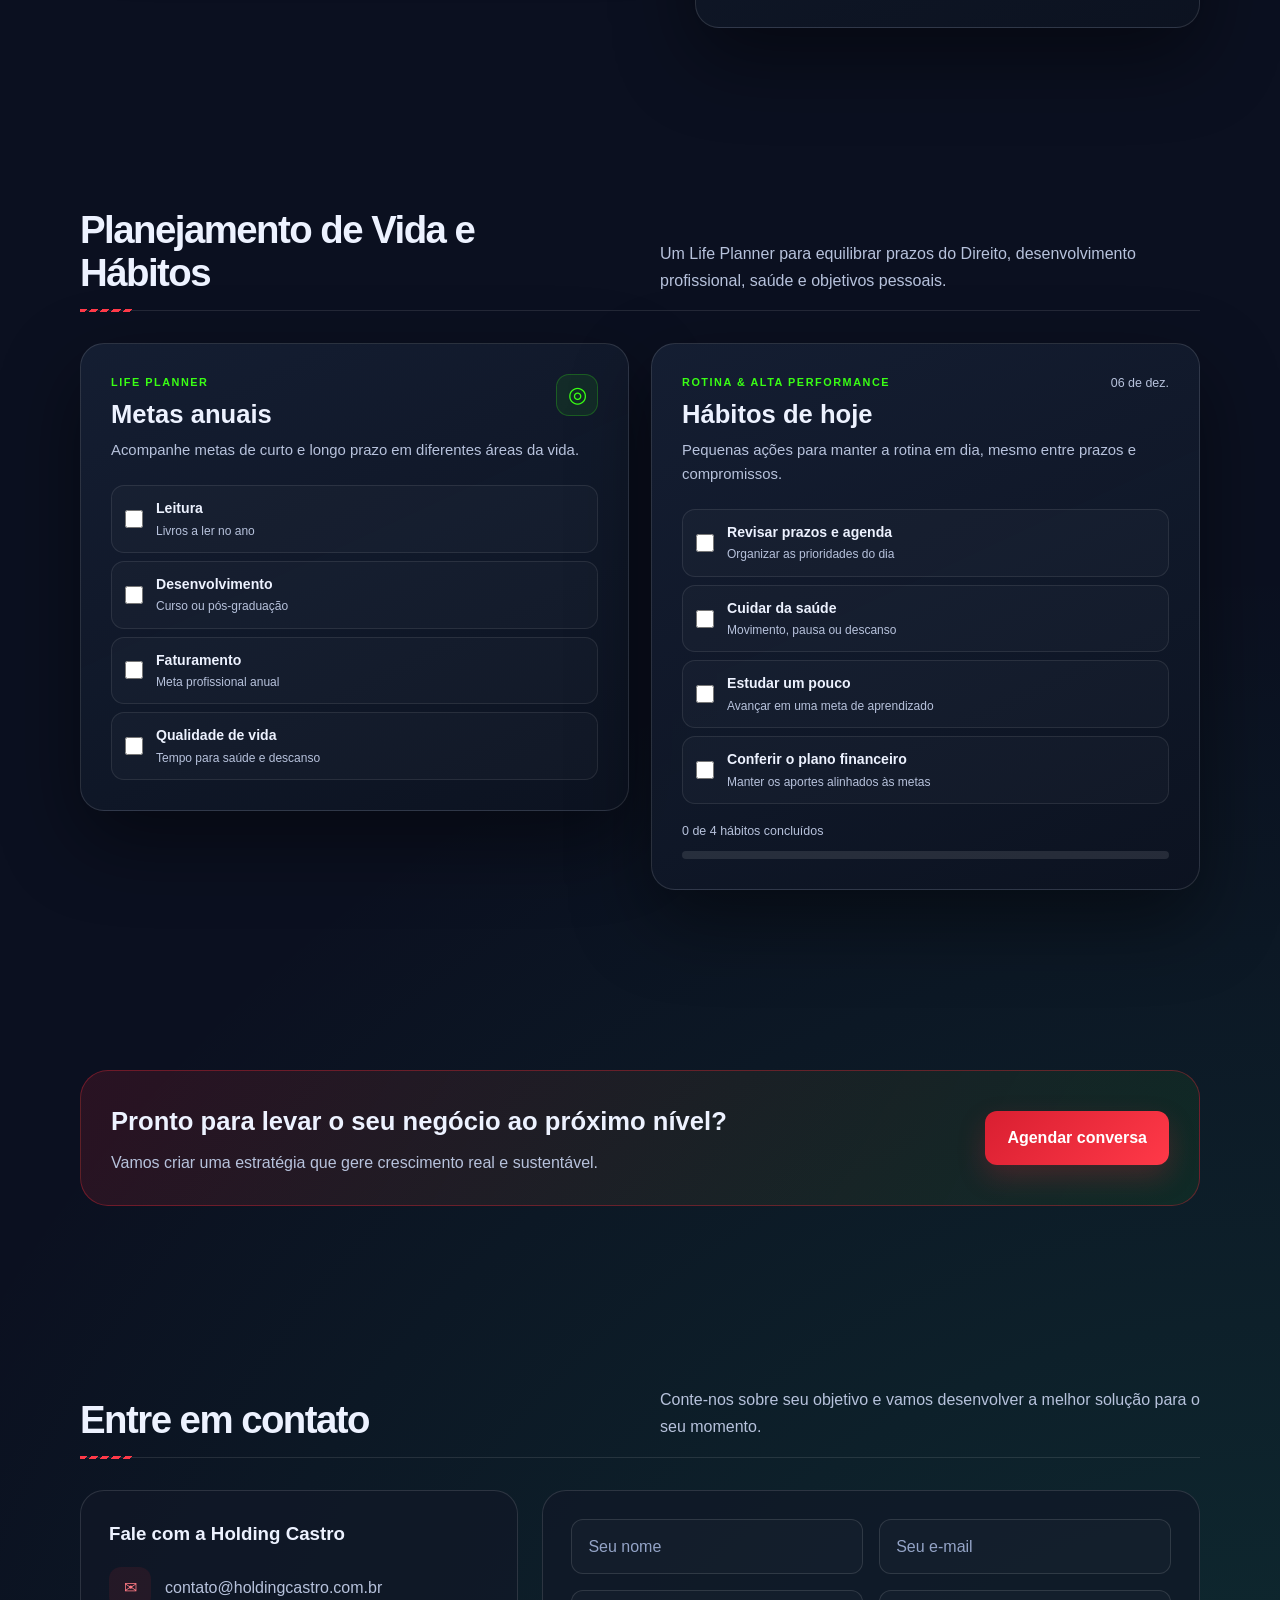
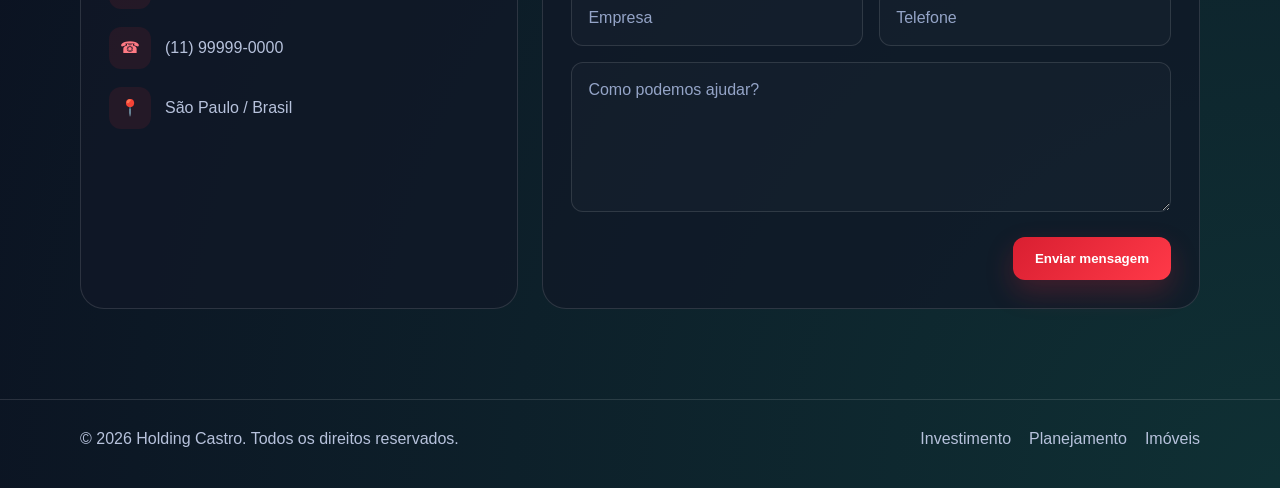
==== commit d3193ba8: "mudanças visuais" ====
--- a/HOLDING CASTRO/index.html
+++ b/HOLDING CASTRO/index.html
@@ -26,7 +26,7 @@
 
         <div class="nav-actions">
           <a href="#contato" class="btn btn-secondary">Fale conosco</a>
-          <button class="menu-toggle" aria-label="Abrir menu">☰</button>
+          <button class="menu-toggle" aria-label="Abrir menu" aria-expanded="false">☰</button>
         </div>
       </div>
     </header>
@@ -180,7 +180,7 @@
           </div>
 
           <div class="services-grid">
-            <article class="service-card" id="investimento">
+            <article class="service-card">
               <div class="service-icon">📈</div>
               <h3>Investimento</h3>
               <p>
@@ -190,7 +190,7 @@
               <a href="#contato">Saiba mais →</a>
             </article>
 
-            <article class="service-card" id="planejamento">
+            <article class="service-card">
               <div class="service-icon">💡</div>
               <h3>Planejamento</h3>
               <p>
@@ -213,6 +213,131 @@
         </div>
       </section>
 
+      <section id="investimento" class="planner-section">
+        <div class="container">
+          <div class="section-head">
+            <h2>Dashboard de Planejamento Financeiro e Investimentos</h2>
+            <p>Projete o crescimento do patrimônio, acompanhe ativos e conecte cada decisão a uma meta de vida.</p>
+          </div>
+
+          <div class="finance-grid">
+            <div class="planner-card simulator-card">
+              <div class="planner-card-heading">
+                <div>
+                  <span class="card-kicker">SIMULADOR</span>
+                  <h3>Independência financeira</h3>
+                </div>
+                <span class="planner-symbol" aria-hidden="true">↗</span>
+              </div>
+              <p class="card-description">Ajuste os valores para visualizar um cenário de juros compostos ao longo do tempo.</p>
+
+              <div class="simulator-fields">
+                <label>Renda mensal futura na advocacia (R$)
+                  <input id="law-income" type="number" min="0" step="500" value="15000" inputmode="decimal">
+                </label>
+                <label>Patrimônio investido hoje (R$)
+                  <input id="current-capital" type="number" min="0" step="1000" value="50000" inputmode="decimal">
+                </label>
+                <label>Aporte mensal (R$)
+                  <input id="monthly-contribution" type="number" min="0" step="100" value="1500" inputmode="decimal">
+                </label>
+                <label>Rentabilidade anual estimada (%)
+                  <input id="annual-return" type="number" min="0" max="100" step="0.1" value="8" inputmode="decimal">
+                </label>
+                <label>Prazo em anos
+                  <input id="investment-years" type="number" min="1" max="80" step="1" value="20" inputmode="numeric">
+                </label>
+                <label>Meta de patrimônio (R$)
+                  <input id="target-assets" type="number" min="0" step="10000" value="1000000" inputmode="decimal">
+                </label>
+              </div>
+
+              <div class="projection-result" aria-live="polite">
+                <div>
+                  <span class="result-label">Patrimônio projetado</span>
+                  <strong id="projected-wealth">R$ 0</strong>
+                </div>
+                <div class="progress-track" role="progressbar" aria-label="Progresso em relação à meta patrimonial" aria-valuemin="0" aria-valuemax="100" aria-valuenow="0">
+                  <span id="wealth-progress"></span>
+                </div>
+                <div class="projection-meta">
+                  <span id="wealth-progress-label">0% da meta</span>
+                  <span id="projection-summary">Renda futura: R$ 0/mês</span>
+                </div>
+              </div>
+              <p class="fine-print">Simulação ilustrativa com aportes mensais e taxa constante. Não representa garantia de retorno.</p>
+            </div>
+
+            <div class="planner-card assets-card">
+              <div class="planner-card-heading">
+                <div>
+                  <span class="card-kicker">ACOMPANHAMENTO</span>
+                  <h3>Gestão de ativos e metas</h3>
+                </div>
+                <span class="asset-total" id="asset-total">R$ 0</span>
+              </div>
+              <p class="card-description">Organize sua carteira por classe e associe cada ativo a um objetivo.</p>
+              <div class="asset-list" id="asset-list" aria-live="polite"></div>
+              <button type="button" class="btn btn-secondary add-asset" id="add-asset">+ Adicionar ativo</button>
+              <div class="goal-strip">
+                <span class="card-kicker">OBJETIVOS</span>
+                <div class="goal-tags">
+                  <span>Escritório</span><span>Imóvel</span><span>Viagens</span>
+                </div>
+                <p>Associe renda fixa, ações, FIIs ou previdência às suas metas de curto, médio e longo prazo.</p>
+              </div>
+              <p class="fine-print">Os dados deste painel ficam salvos somente neste navegador.</p>
+            </div>
+          </div>
+        </div>
+      </section>
+
+      <section id="planejamento" class="planner-section life-section">
+        <div class="container">
+          <div class="section-head">
+            <h2>Planejamento de Vida e Hábitos</h2>
+            <p>Um Life Planner para equilibrar prazos do Direito, desenvolvimento profissional, saúde e objetivos pessoais.</p>
+          </div>
+
+          <div class="life-grid">
+            <div class="planner-card goals-card">
+              <div class="planner-card-heading">
+                <div>
+                  <span class="card-kicker">LIFE PLANNER</span>
+                  <h3>Metas anuais</h3>
+                </div>
+                <span class="planner-symbol" aria-hidden="true">◎</span>
+              </div>
+              <p class="card-description">Acompanhe metas de curto e longo prazo em diferentes áreas da vida.</p>
+              <div class="check-list" id="goal-checklist">
+                <label class="check-row"><input type="checkbox" data-planner-check="books"><span><strong>Leitura</strong><small>Livros a ler no ano</small></span></label>
+                <label class="check-row"><input type="checkbox" data-planner-check="postgrad"><span><strong>Desenvolvimento</strong><small>Curso ou pós-graduação</small></span></label>
+                <label class="check-row"><input type="checkbox" data-planner-check="revenue"><span><strong>Faturamento</strong><small>Meta profissional anual</small></span></label>
+                <label class="check-row"><input type="checkbox" data-planner-check="wellbeing"><span><strong>Qualidade de vida</strong><small>Tempo para saúde e descanso</small></span></label>
+              </div>
+            </div>
+
+            <div class="planner-card habits-card">
+              <div class="planner-card-heading">
+                <div>
+                  <span class="card-kicker">ROTINA &amp; ALTA PERFORMANCE</span>
+                  <h3>Hábitos de hoje</h3>
+                </div>
+                <span class="habit-date" id="habit-date"></span>
+              </div>
+              <p class="card-description">Pequenas ações para manter a rotina em dia, mesmo entre prazos e compromissos.</p>
+              <div class="check-list" id="habit-checklist">
+                <label class="check-row"><input type="checkbox" data-habit-check="deadlines"><span><strong>Revisar prazos e agenda</strong><small>Organizar as prioridades do dia</small></span></label>
+                <label class="check-row"><input type="checkbox" data-habit-check="health"><span><strong>Cuidar da saúde</strong><small>Movimento, pausa ou descanso</small></span></label>
+                <label class="check-row"><input type="checkbox" data-habit-check="learning"><span><strong>Estudar um pouco</strong><small>Avançar em uma meta de aprendizado</small></span></label>
+                <label class="check-row"><input type="checkbox" data-habit-check="investments"><span><strong>Conferir o plano financeiro</strong><small>Manter os aportes alinhados às metas</small></span></label>
+              </div>
+              <div class="habit-progress"><span id="habit-progress-label">0 de 4 hábitos concluídos</span><div class="progress-track"><span id="habit-progress"></span></div></div>
+            </div>
+          </div>
+        </div>
+      </section>
+
       <section>
         <div class="container">
           <div class="cta-banner">
--- a/HOLDING CASTRO/styles.css
+++ b/HOLDING CASTRO/styles.css
@@ -812,3 +812,329 @@
     justify-self: start;
   }
 }
+
+/* Painéis de planejamento financeiro e de vida */
+.planner-section {
+  scroll-margin-top: 72px;
+}
+
+.finance-grid,
+.life-grid {
+  display: grid;
+  grid-template-columns: minmax(0, 1.08fr) minmax(340px, 0.92fr);
+  align-items: start;
+  gap: 22px;
+}
+
+.life-grid {
+  grid-template-columns: repeat(2, minmax(0, 1fr));
+}
+
+.planner-card {
+  min-width: 0;
+  padding: clamp(20px, 3vw, 30px);
+  border: 1px solid var(--border);
+  border-radius: 24px;
+  background: linear-gradient(155deg, rgba(21, 31, 51, 0.96), rgba(13, 19, 33, 0.92));
+  box-shadow: var(--shadow);
+}
+
+.planner-card-heading {
+  display: flex;
+  align-items: flex-start;
+  justify-content: space-between;
+  gap: 16px;
+  margin-bottom: 8px;
+}
+
+.planner-card h3 {
+  font-size: clamp(1.25rem, 2vw, 1.65rem);
+  line-height: 1.2;
+}
+
+.card-kicker {
+  display: block;
+  margin-bottom: 7px;
+  color: var(--accent);
+  font-size: 0.68rem;
+  font-weight: 800;
+  letter-spacing: 0.14em;
+}
+
+.planner-symbol {
+  display: grid;
+  flex: 0 0 42px;
+  width: 42px;
+  height: 42px;
+  place-items: center;
+  border: 1px solid rgba(57, 255, 20, 0.24);
+  border-radius: 13px;
+  background: rgba(57, 255, 20, 0.08);
+  color: var(--accent);
+  font-size: 1.35rem;
+}
+
+.card-description {
+  margin: 10px 0 22px;
+  color: var(--muted);
+  font-size: 0.93rem;
+}
+
+.simulator-fields {
+  display: grid;
+  grid-template-columns: repeat(2, minmax(0, 1fr));
+  gap: 14px;
+}
+
+.simulator-fields label,
+.asset-row label {
+  display: grid;
+  gap: 7px;
+  color: #d7deee;
+  font-size: 0.78rem;
+  font-weight: 600;
+  line-height: 1.35;
+}
+
+.simulator-fields input,
+.asset-row input,
+.asset-row select {
+  width: 100%;
+  min-width: 0;
+  padding: 11px 12px;
+  border: 1px solid rgba(255, 255, 255, 0.13);
+  border-radius: 10px;
+  outline: none;
+  background: rgba(5, 9, 18, 0.5);
+  color: var(--text);
+  font: inherit;
+  font-size: 0.9rem;
+}
+
+.simulator-fields input:focus,
+.asset-row input:focus,
+.asset-row select:focus {
+  border-color: var(--accent);
+  box-shadow: 0 0 0 3px rgba(57, 255, 20, 0.1);
+}
+
+.projection-result {
+  margin-top: 22px;
+  padding: 18px;
+  border: 1px solid rgba(57, 255, 20, 0.18);
+  border-radius: 16px;
+  background: linear-gradient(115deg, rgba(57, 255, 20, 0.08), rgba(227, 38, 54, 0.08));
+}
+
+.result-label,
+.projection-meta {
+  color: var(--muted);
+  font-size: 0.78rem;
+}
+
+.projection-result strong {
+  display: block;
+  margin-top: 2px;
+  color: var(--accent);
+  font-size: clamp(1.6rem, 4vw, 2.2rem);
+  letter-spacing: -0.035em;
+  overflow-wrap: anywhere;
+}
+
+.progress-track {
+  height: 8px;
+  overflow: hidden;
+  border-radius: 999px;
+  background: rgba(255, 255, 255, 0.1);
+}
+
+.progress-track > span {
+  display: block;
+  width: 0;
+  height: 100%;
+  border-radius: inherit;
+  background: linear-gradient(90deg, var(--primary-strong), var(--accent));
+  transition: width 0.3s ease;
+}
+
+.projection-result .progress-track {
+  margin: 14px 0 8px;
+}
+
+.projection-meta {
+  display: flex;
+  justify-content: space-between;
+  gap: 12px;
+  flex-wrap: wrap;
+}
+
+.fine-print {
+  margin-top: 14px;
+  color: #8995ae;
+  font-size: 0.72rem;
+}
+
+.asset-total {
+  flex: 0 0 auto;
+  color: var(--accent);
+  font-size: 1.05rem;
+  font-weight: 750;
+}
+
+.asset-list {
+  display: grid;
+  gap: 10px;
+}
+
+.asset-row {
+  display: grid;
+  grid-template-columns: 1.1fr 0.9fr 0.85fr 0.9fr 34px;
+  align-items: end;
+  gap: 8px;
+  padding: 12px;
+  border: 1px solid rgba(255, 255, 255, 0.09);
+  border-radius: 14px;
+  background: rgba(255, 255, 255, 0.025);
+}
+
+.asset-row label {
+  font-size: 0.67rem;
+}
+
+.asset-row input,
+.asset-row select {
+  padding: 9px 8px;
+  font-size: 0.8rem;
+}
+
+.asset-remove {
+  width: 32px;
+  height: 38px;
+  border: 1px solid rgba(255, 57, 72, 0.25);
+  border-radius: 9px;
+  background: rgba(227, 38, 54, 0.08);
+  color: #ff8790;
+  cursor: pointer;
+}
+
+.add-asset {
+  width: 100%;
+  margin-top: 12px;
+  padding: 10px 14px;
+  border-radius: 10px;
+  font-size: 0.86rem;
+}
+
+.goal-strip {
+  margin-top: 22px;
+  padding-top: 18px;
+  border-top: 1px solid var(--border);
+}
+
+.goal-tags {
+  display: flex;
+  flex-wrap: wrap;
+  gap: 8px;
+  margin: 9px 0;
+}
+
+.goal-tags span {
+  padding: 5px 10px;
+  border: 1px solid rgba(227, 38, 54, 0.3);
+  border-radius: 999px;
+  background: rgba(227, 38, 54, 0.08);
+  color: #ffb5bb;
+  font-size: 0.74rem;
+}
+
+.goal-strip p {
+  color: var(--muted);
+  font-size: 0.82rem;
+}
+
+.check-list {
+  display: grid;
+  gap: 8px;
+}
+
+.check-row {
+  display: flex;
+  align-items: center;
+  gap: 13px;
+  min-height: 62px;
+  padding: 11px 13px;
+  border: 1px solid rgba(255, 255, 255, 0.09);
+  border-radius: 13px;
+  background: rgba(255, 255, 255, 0.025);
+  cursor: pointer;
+}
+
+.check-row input {
+  flex: 0 0 18px;
+  width: 18px;
+  height: 18px;
+  accent-color: var(--accent);
+}
+
+.check-row span {
+  display: grid;
+  gap: 2px;
+}
+
+.check-row strong {
+  font-size: 0.88rem;
+}
+
+.check-row small {
+  color: var(--muted);
+  font-size: 0.75rem;
+}
+
+.check-row:has(input:checked) {
+  border-color: rgba(57, 255, 20, 0.35);
+  background: rgba(57, 255, 20, 0.055);
+}
+
+.check-row:has(input:checked) strong {
+  color: var(--accent);
+}
+
+.habit-date {
+  color: var(--muted);
+  font-size: 0.78rem;
+  text-align: right;
+}
+
+.habit-progress {
+  display: grid;
+  gap: 9px;
+  margin-top: 18px;
+  color: var(--muted);
+  font-size: 0.78rem;
+}
+
+@media (max-width: 900px) {
+  .finance-grid,
+  .life-grid {
+    grid-template-columns: 1fr;
+  }
+}
+
+@media (max-width: 600px) {
+  .simulator-fields {
+    grid-template-columns: 1fr;
+  }
+
+  .asset-row {
+    grid-template-columns: repeat(2, minmax(0, 1fr));
+  }
+
+  .asset-remove {
+    grid-column: 2;
+    justify-self: end;
+  }
+
+  .projection-meta {
+    display: grid;
+  }
+}
